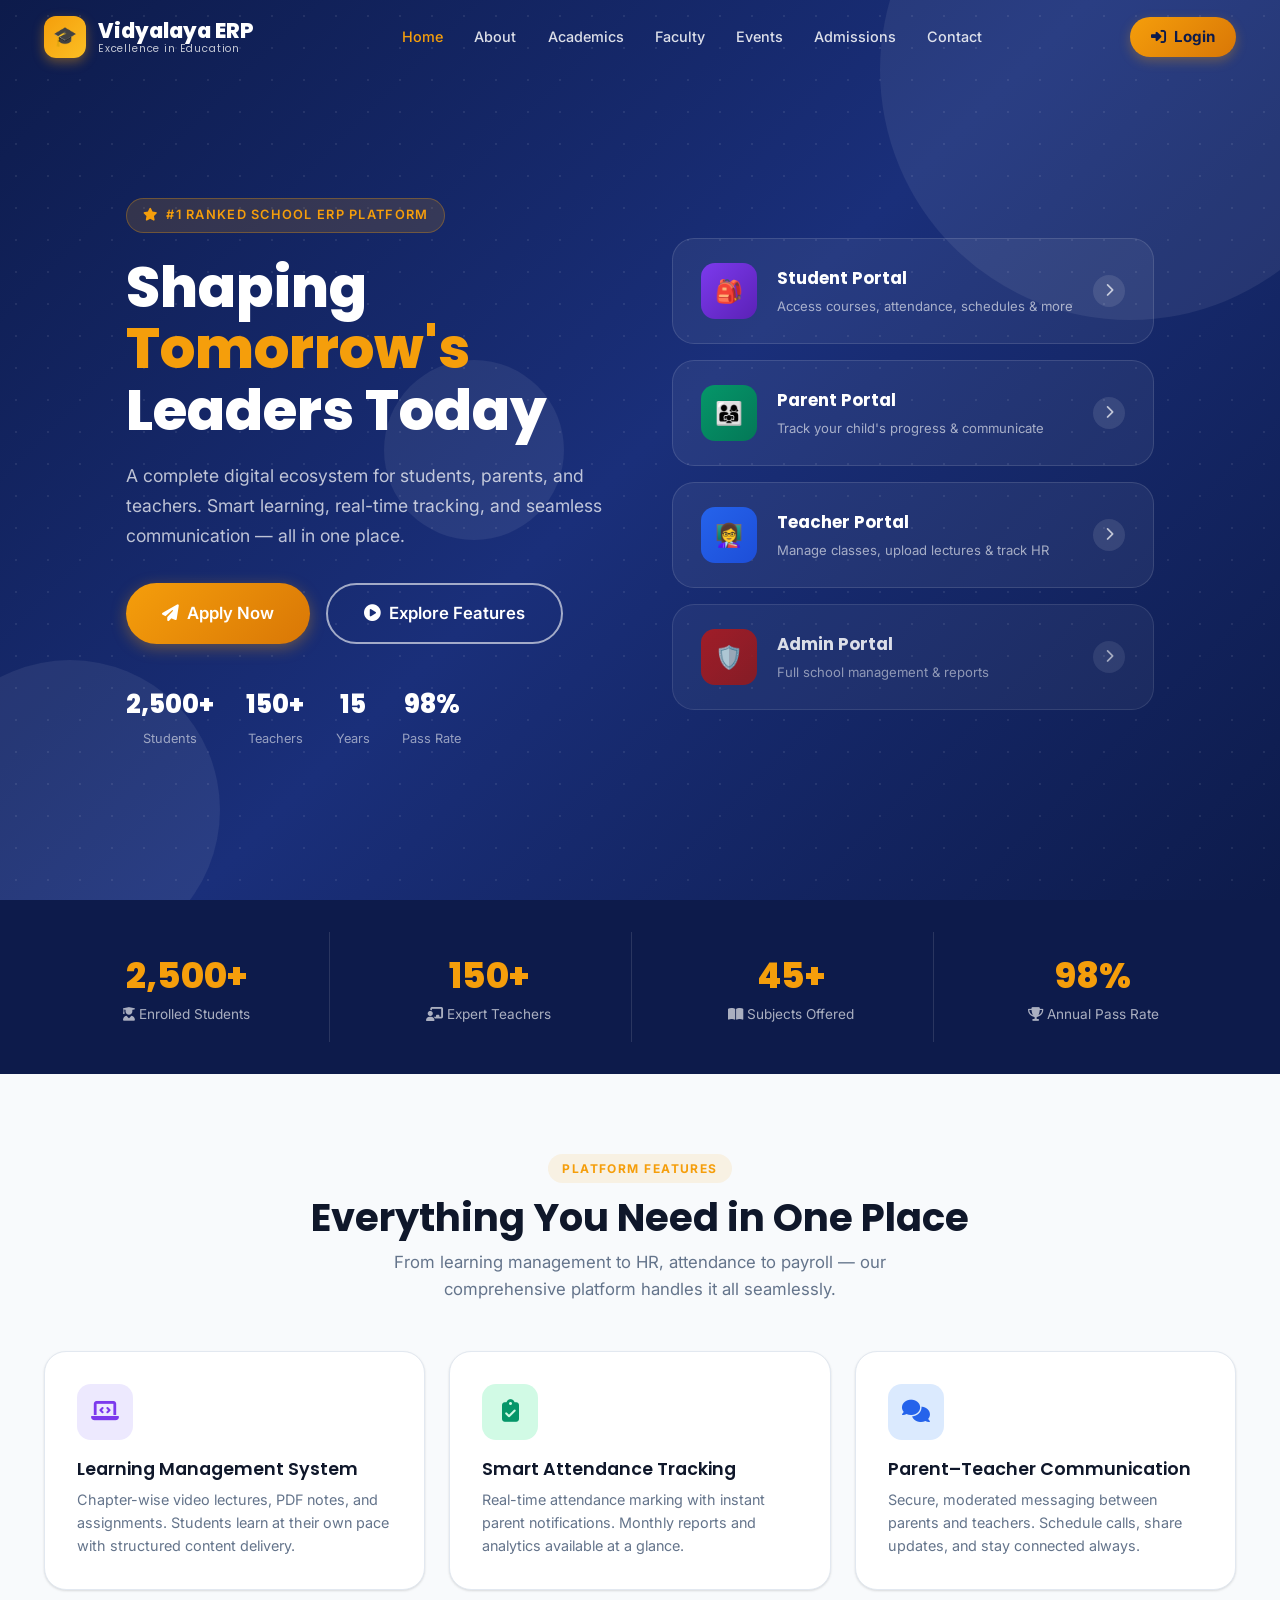
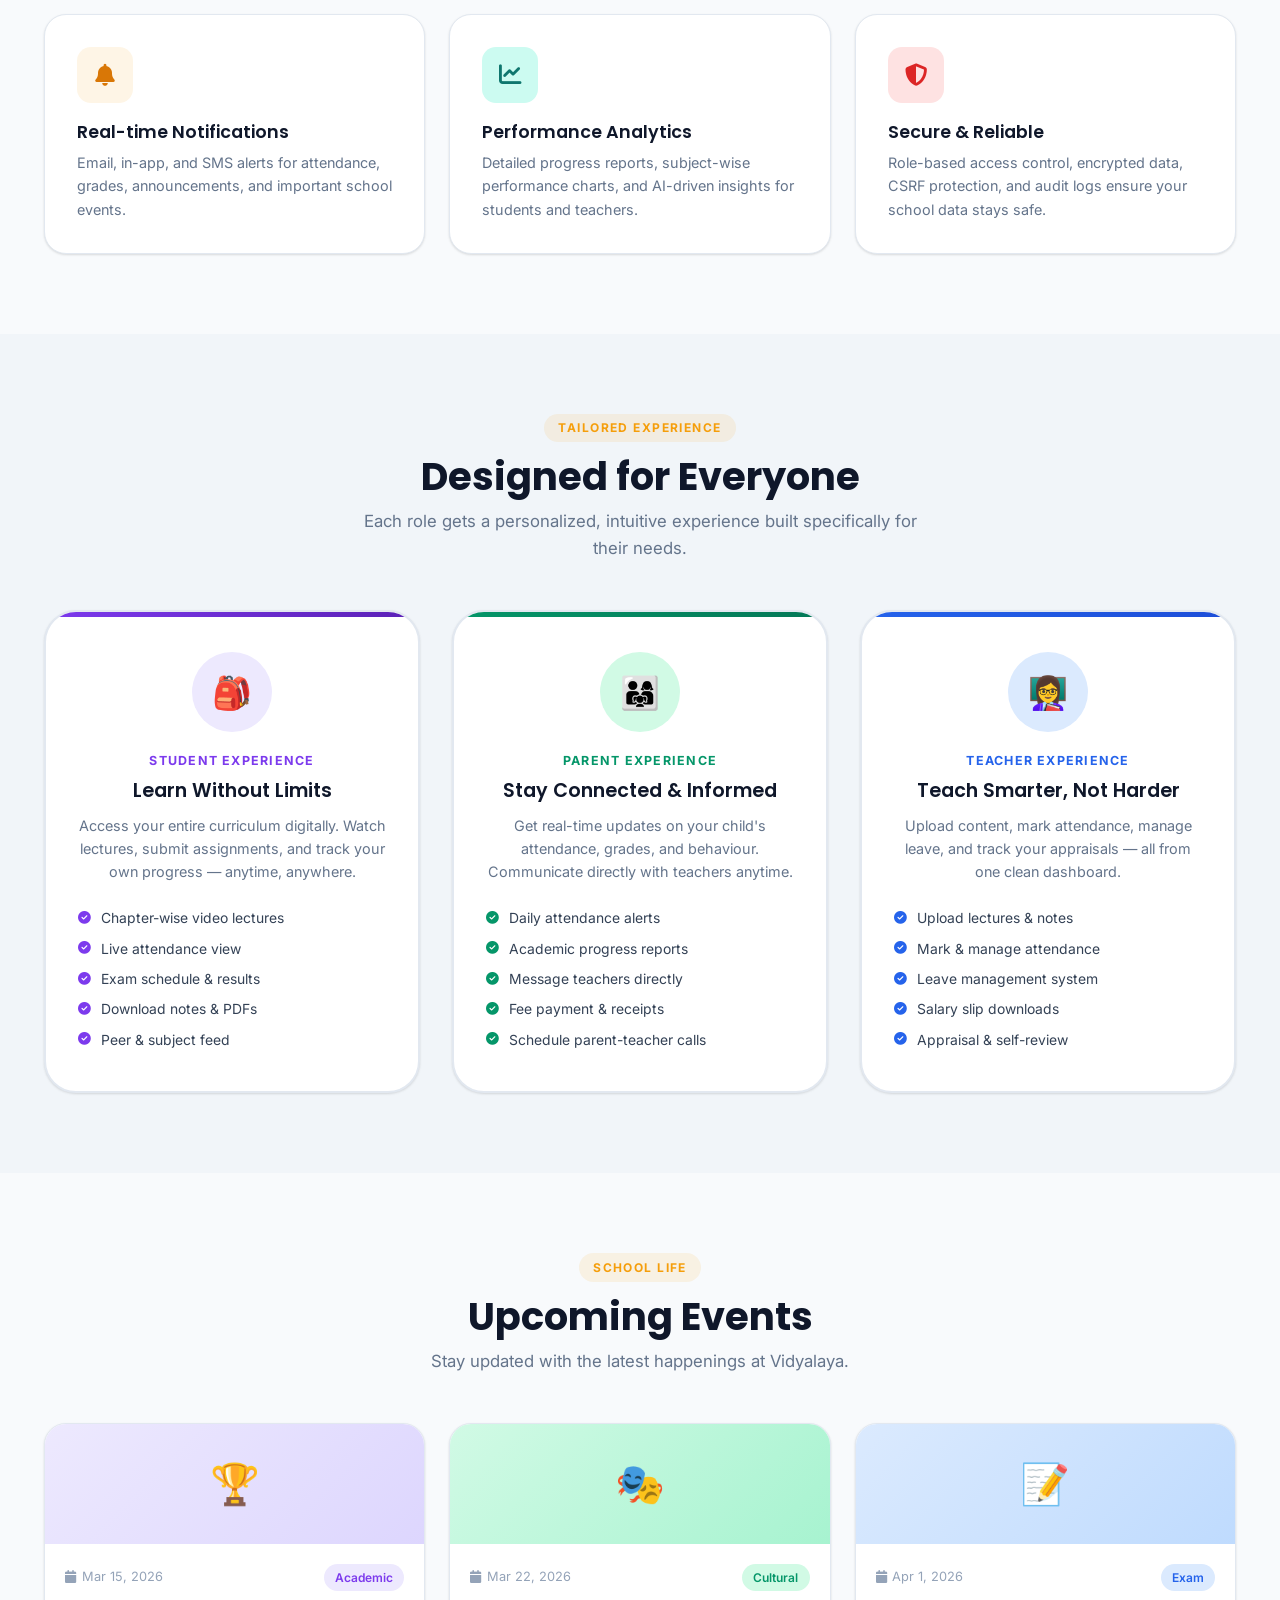
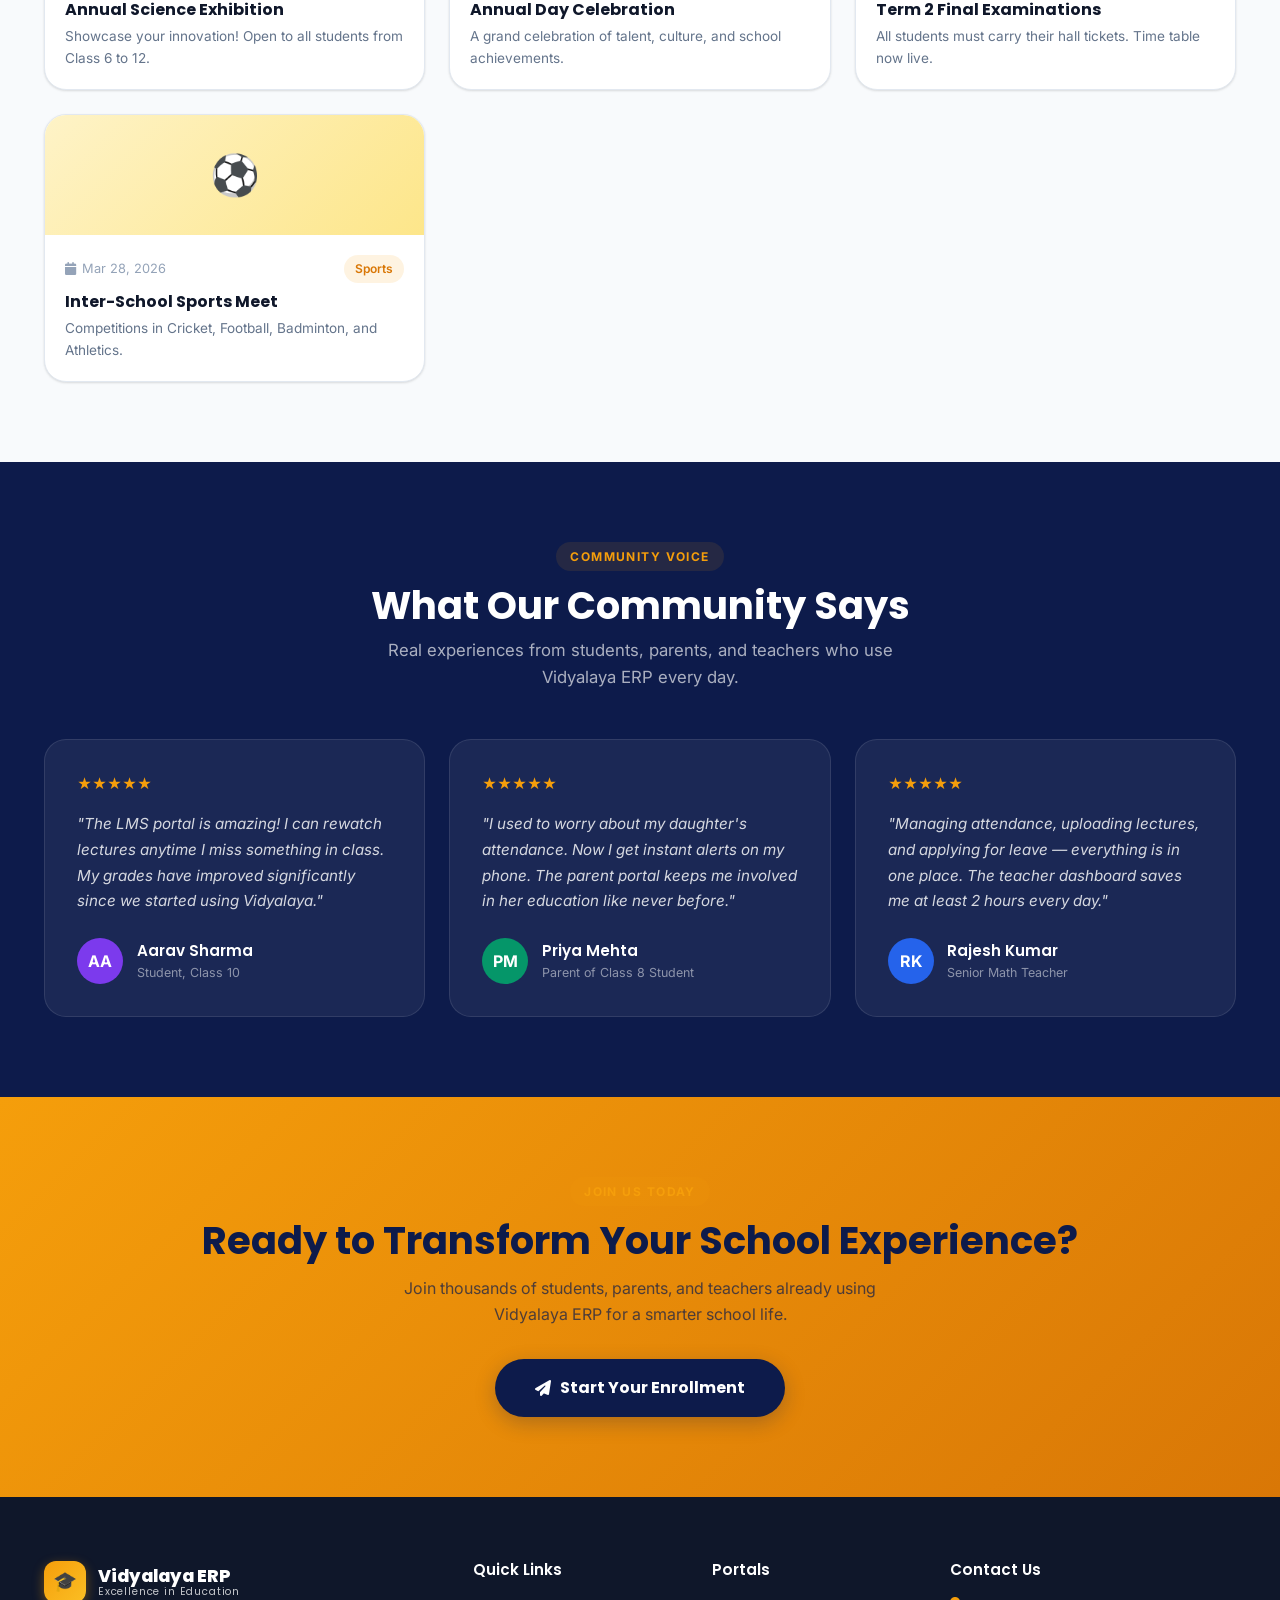
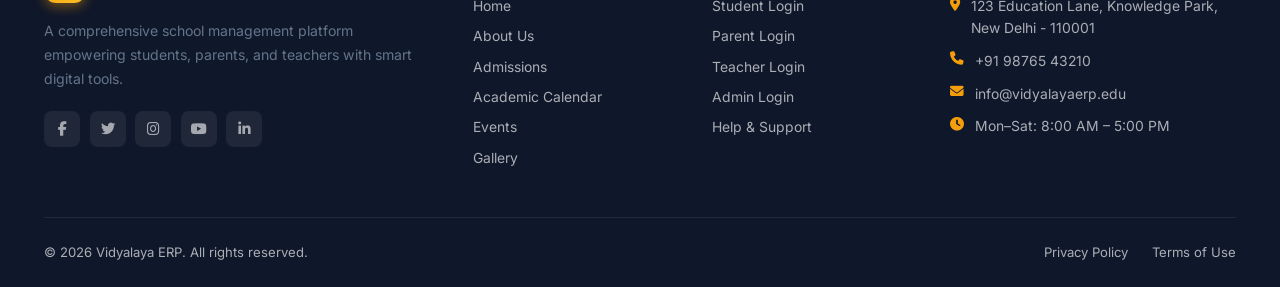
==== index.html @ 40f1a5cd "initial commit" ====
<!DOCTYPE html>
<html lang="en">
<head>
  <meta charset="UTF-8" />
  <meta name="viewport" content="width=device-width, initial-scale=1.0" />
  <title>Vidyalaya ERP — Shaping Tomorrow's Leaders</title>
  <link rel="preconnect" href="https://fonts.googleapis.com" />
  <link rel="preconnect" href="https://fonts.gstatic.com" crossorigin />
  <link href="https://fonts.googleapis.com/css2?family=Poppins:wght@300;400;500;600;700;800;900&family=Inter:wght@300;400;500;600&display=swap" rel="stylesheet" />
  <link rel="stylesheet" href="https://cdnjs.cloudflare.com/ajax/libs/font-awesome/6.5.0/css/all.min.css" />
  <link rel="stylesheet" href="css/style.css" />
</head>
<body>

<!-- ==================== NAVBAR ==================== -->
<nav class="navbar" id="navbar">
  <div class="container">
    <div class="navbar-inner">
      <a href="index.html" class="navbar-logo">
        <div class="logo-icon">🎓</div>
        <div class="logo-text">
          Vidyalaya ERP
          <span>Excellence in Education</span>
        </div>
      </a>

      <ul class="nav-links" id="navLinks">
        <li><a href="index.html" class="active">Home</a></li>
        <li><a href="about.html">About</a></li>
        <li><a href="#">Academics</a></li>
        <li><a href="#">Faculty</a></li>
        <li><a href="#">Events</a></li>
        <li><a href="admissions.html">Admissions</a></li>
        <li><a href="#">Contact</a></li>
      </ul>

      <div class="nav-actions">
        <a href="login.html" class="btn btn-primary nav-login">
          <i class="fas fa-sign-in-alt"></i> Login
        </a>
        <div class="hamburger" id="hamburger" onclick="toggleMenu()">
          <span></span><span></span><span></span>
        </div>
      </div>
    </div>
  </div>
</nav>

<!-- ==================== HERO ==================== -->
<section class="hero">
  <div class="hero-bg-shapes">
    <div class="hero-shape s1"></div>
    <div class="hero-shape s2"></div>
    <div class="hero-shape s3"></div>
    <div class="hero-dots"></div>
  </div>
  <div class="container">
    <div class="hero-inner">
      <!-- Left: Content -->
      <div class="hero-content">
        <div class="hero-badge animate-fadeup" style="animation-delay:.1s">
          <i class="fas fa-star"></i> #1 Ranked School ERP Platform
        </div>
        <h1 class="hero-title animate-fadeup" style="animation-delay:.2s">
          Shaping
          <span>Tomorrow's</span>
          Leaders Today
        </h1>
        <p class="hero-desc animate-fadeup" style="animation-delay:.3s">
          A complete digital ecosystem for students, parents, and teachers.
          Smart learning, real-time tracking, and seamless communication —
          all in one place.
        </p>
        <div class="hero-actions animate-fadeup" style="animation-delay:.4s">
          <a href="admissions.html" class="btn btn-primary btn-lg">
            <i class="fas fa-paper-plane"></i> Apply Now
          </a>
          <a href="#features" class="btn btn-outline btn-lg">
            <i class="fas fa-play-circle"></i> Explore Features
          </a>
        </div>
        <div class="hero-stats animate-fadeup" style="animation-delay:.5s">
          <div class="hstat-item">
            <span class="hstat-num" data-count="2500">0</span>
            <span class="hstat-label">Students</span>
          </div>
          <div class="hstat-item">
            <span class="hstat-num" data-count="150">0</span>
            <span class="hstat-label">Teachers</span>
          </div>
          <div class="hstat-item">
            <span class="hstat-num" data-count="15">0</span>
            <span class="hstat-label">Years</span>
          </div>
          <div class="hstat-item">
            <span class="hstat-num">98%</span>
            <span class="hstat-label">Pass Rate</span>
          </div>
        </div>
      </div>

      <!-- Right: Portal Cards -->
      <div class="hero-portals animate-fadeup" style="animation-delay:.35s">
        <a href="student/dashboard.html" class="portal-card">
          <div class="portal-icon student">🎒</div>
          <div class="portal-card-info">
            <div class="portal-card-title">Student Portal</div>
            <div class="portal-card-desc">Access courses, attendance, schedules & more</div>
          </div>
          <div class="portal-card-arrow"><i class="fas fa-chevron-right"></i></div>
        </a>
        <a href="parent/dashboard.html" class="portal-card">
          <div class="portal-icon parent">👨‍👩‍👧</div>
          <div class="portal-card-info">
            <div class="portal-card-title">Parent Portal</div>
            <div class="portal-card-desc">Track your child's progress & communicate</div>
          </div>
          <div class="portal-card-arrow"><i class="fas fa-chevron-right"></i></div>
        </a>
        <a href="teacher/dashboard.html" class="portal-card">
          <div class="portal-icon teacher">👩‍🏫</div>
          <div class="portal-card-info">
            <div class="portal-card-title">Teacher Portal</div>
            <div class="portal-card-desc">Manage classes, upload lectures & track HR</div>
          </div>
          <div class="portal-card-arrow"><i class="fas fa-chevron-right"></i></div>
        </a>
        <a href="admin/dashboard.html" class="portal-card" style="opacity:.85">
          <div class="portal-icon" style="background:linear-gradient(135deg,#b91c1c,#991b1b)">🛡️</div>
          <div class="portal-card-info">
            <div class="portal-card-title">Admin Portal</div>
            <div class="portal-card-desc">Full school management & reports</div>
          </div>
          <div class="portal-card-arrow"><i class="fas fa-chevron-right"></i></div>
        </a>
      </div>
    </div>
  </div>
</section>

<!-- ==================== STATS BAR ==================== -->
<div class="stats-bar">
  <div class="container">
    <div class="stats-grid">
      <div class="stat-item reveal">
        <span class="stat-num">2,500+</span>
        <div class="stat-label"><i class="fas fa-user-graduate"></i> Enrolled Students</div>
      </div>
      <div class="stat-item reveal">
        <span class="stat-num">150+</span>
        <div class="stat-label"><i class="fas fa-chalkboard-teacher"></i> Expert Teachers</div>
      </div>
      <div class="stat-item reveal">
        <span class="stat-num">45+</span>
        <div class="stat-label"><i class="fas fa-book-open"></i> Subjects Offered</div>
      </div>
      <div class="stat-item reveal">
        <span class="stat-num">98%</span>
        <div class="stat-label"><i class="fas fa-trophy"></i> Annual Pass Rate</div>
      </div>
    </div>
  </div>
</div>

<!-- ==================== FEATURES ==================== -->
<section class="section" id="features">
  <div class="container">
    <div class="section-center">
      <div class="section-label reveal">Platform Features</div>
      <h2 class="section-title reveal">Everything You Need in One Place</h2>
      <p class="section-sub reveal">From learning management to HR, attendance to payroll — our comprehensive platform handles it all seamlessly.</p>
    </div>
    <div class="features-grid">
      <div class="feature-card reveal">
        <div class="feature-icon fi-purple"><i class="fas fa-laptop-code"></i></div>
        <h3>Learning Management System</h3>
        <p>Chapter-wise video lectures, PDF notes, and assignments. Students learn at their own pace with structured content delivery.</p>
      </div>
      <div class="feature-card reveal">
        <div class="feature-icon fi-green"><i class="fas fa-clipboard-check"></i></div>
        <h3>Smart Attendance Tracking</h3>
        <p>Real-time attendance marking with instant parent notifications. Monthly reports and analytics available at a glance.</p>
      </div>
      <div class="feature-card reveal">
        <div class="feature-icon fi-blue"><i class="fas fa-comments"></i></div>
        <h3>Parent–Teacher Communication</h3>
        <p>Secure, moderated messaging between parents and teachers. Schedule calls, share updates, and stay connected always.</p>
      </div>
      <div class="feature-card reveal">
        <div class="feature-icon fi-amber"><i class="fas fa-bell"></i></div>
        <h3>Real-time Notifications</h3>
        <p>Email, in-app, and SMS alerts for attendance, grades, announcements, and important school events.</p>
      </div>
      <div class="feature-card reveal">
        <div class="feature-icon fi-teal"><i class="fas fa-chart-line"></i></div>
        <h3>Performance Analytics</h3>
        <p>Detailed progress reports, subject-wise performance charts, and AI-driven insights for students and teachers.</p>
      </div>
      <div class="feature-card reveal">
        <div class="feature-icon fi-red"><i class="fas fa-shield-alt"></i></div>
        <h3>Secure & Reliable</h3>
        <p>Role-based access control, encrypted data, CSRF protection, and audit logs ensure your school data stays safe.</p>
      </div>
    </div>
  </div>
</section>

<!-- ==================== EXPERIENCE ==================== -->
<section class="section experience-section">
  <div class="container">
    <div class="section-center">
      <div class="section-label reveal">Tailored Experience</div>
      <h2 class="section-title reveal">Designed for Everyone</h2>
      <p class="section-sub reveal">Each role gets a personalized, intuitive experience built specifically for their needs.</p>
    </div>
    <div class="experience-grid">
      <!-- Student -->
      <div class="exp-card ec-student reveal">
        <div class="exp-avatar av-student">🎒</div>
        <div class="exp-role">Student Experience</div>
        <h3>Learn Without Limits</h3>
        <p>Access your entire curriculum digitally. Watch lectures, submit assignments, and track your own progress — anytime, anywhere.</p>
        <div class="exp-features">
          <div class="exp-feat-item"><i class="fas fa-check-circle"></i> Chapter-wise video lectures</div>
          <div class="exp-feat-item"><i class="fas fa-check-circle"></i> Live attendance view</div>
          <div class="exp-feat-item"><i class="fas fa-check-circle"></i> Exam schedule & results</div>
          <div class="exp-feat-item"><i class="fas fa-check-circle"></i> Download notes & PDFs</div>
          <div class="exp-feat-item"><i class="fas fa-check-circle"></i> Peer & subject feed</div>
        </div>
      </div>

      <!-- Parent -->
      <div class="exp-card ec-parent reveal">
        <div class="exp-avatar av-parent">👨‍👩‍👧</div>
        <div class="exp-role">Parent Experience</div>
        <h3>Stay Connected & Informed</h3>
        <p>Get real-time updates on your child's attendance, grades, and behaviour. Communicate directly with teachers anytime.</p>
        <div class="exp-features">
          <div class="exp-feat-item"><i class="fas fa-check-circle"></i> Daily attendance alerts</div>
          <div class="exp-feat-item"><i class="fas fa-check-circle"></i> Academic progress reports</div>
          <div class="exp-feat-item"><i class="fas fa-check-circle"></i> Message teachers directly</div>
          <div class="exp-feat-item"><i class="fas fa-check-circle"></i> Fee payment & receipts</div>
          <div class="exp-feat-item"><i class="fas fa-check-circle"></i> Schedule parent-teacher calls</div>
        </div>
      </div>

      <!-- Teacher -->
      <div class="exp-card ec-teacher reveal">
        <div class="exp-avatar av-teacher">👩‍🏫</div>
        <div class="exp-role">Teacher Experience</div>
        <h3>Teach Smarter, Not Harder</h3>
        <p>Upload content, mark attendance, manage leave, and track your appraisals — all from one clean dashboard.</p>
        <div class="exp-features">
          <div class="exp-feat-item"><i class="fas fa-check-circle"></i> Upload lectures & notes</div>
          <div class="exp-feat-item"><i class="fas fa-check-circle"></i> Mark & manage attendance</div>
          <div class="exp-feat-item"><i class="fas fa-check-circle"></i> Leave management system</div>
          <div class="exp-feat-item"><i class="fas fa-check-circle"></i> Salary slip downloads</div>
          <div class="exp-feat-item"><i class="fas fa-check-circle"></i> Appraisal & self-review</div>
        </div>
      </div>
    </div>
  </div>
</section>

<!-- ==================== EVENTS ==================== -->
<section class="section">
  <div class="container">
    <div class="section-center">
      <div class="section-label reveal">School Life</div>
      <h2 class="section-title reveal">Upcoming Events</h2>
      <p class="section-sub reveal">Stay updated with the latest happenings at Vidyalaya.</p>
    </div>
    <div class="events-grid">
      <div class="event-card reveal">
        <div class="event-banner eb-purple">🏆</div>
        <div class="event-body">
          <div class="event-meta">
            <span class="event-date"><i class="fas fa-calendar"></i> Mar 15, 2026</span>
            <span class="badge badge-student">Academic</span>
          </div>
          <h4>Annual Science Exhibition</h4>
          <p>Showcase your innovation! Open to all students from Class 6 to 12.</p>
        </div>
      </div>
      <div class="event-card reveal">
        <div class="event-banner eb-green">🎭</div>
        <div class="event-body">
          <div class="event-meta">
            <span class="event-date"><i class="fas fa-calendar"></i> Mar 22, 2026</span>
            <span class="badge badge-parent">Cultural</span>
          </div>
          <h4>Annual Day Celebration</h4>
          <p>A grand celebration of talent, culture, and school achievements.</p>
        </div>
      </div>
      <div class="event-card reveal">
        <div class="event-banner eb-blue">📝</div>
        <div class="event-body">
          <div class="event-meta">
            <span class="event-date"><i class="fas fa-calendar"></i> Apr 1, 2026</span>
            <span class="badge badge-teacher">Exam</span>
          </div>
          <h4>Term 2 Final Examinations</h4>
          <p>All students must carry their hall tickets. Time table now live.</p>
        </div>
      </div>
      <div class="event-card reveal">
        <div class="event-banner eb-amber">⚽</div>
        <div class="event-body">
          <div class="event-meta">
            <span class="event-date"><i class="fas fa-calendar"></i> Mar 28, 2026</span>
            <span class="badge badge-accent">Sports</span>
          </div>
          <h4>Inter-School Sports Meet</h4>
          <p>Competitions in Cricket, Football, Badminton, and Athletics.</p>
        </div>
      </div>
    </div>
  </div>
</section>

<!-- ==================== TESTIMONIALS ==================== -->
<section class="section testimonials-section">
  <div class="container">
    <div class="section-center">
      <div class="section-label">Community Voice</div>
      <h2 class="section-title">What Our Community Says</h2>
      <p class="section-sub">Real experiences from students, parents, and teachers who use Vidyalaya ERP every day.</p>
    </div>
    <div class="testimonials-grid">
      <div class="testi-card reveal">
        <div class="testi-stars">★★★★★</div>
        <p class="testi-text">"The LMS portal is amazing! I can rewatch lectures anytime I miss something in class. My grades have improved significantly since we started using Vidyalaya."</p>
        <div class="testi-author">
          <div class="testi-avatar ta-student">AA</div>
          <div>
            <div class="testi-name">Aarav Sharma</div>
            <div class="testi-role">Student, Class 10</div>
          </div>
        </div>
      </div>
      <div class="testi-card reveal">
        <div class="testi-stars">★★★★★</div>
        <p class="testi-text">"I used to worry about my daughter's attendance. Now I get instant alerts on my phone. The parent portal keeps me involved in her education like never before."</p>
        <div class="testi-author">
          <div class="testi-avatar ta-parent">PM</div>
          <div>
            <div class="testi-name">Priya Mehta</div>
            <div class="testi-role">Parent of Class 8 Student</div>
          </div>
        </div>
      </div>
      <div class="testi-card reveal">
        <div class="testi-stars">★★★★★</div>
        <p class="testi-text">"Managing attendance, uploading lectures, and applying for leave — everything is in one place. The teacher dashboard saves me at least 2 hours every day."</p>
        <div class="testi-author">
          <div class="testi-avatar ta-teacher">RK</div>
          <div>
            <div class="testi-name">Rajesh Kumar</div>
            <div class="testi-role">Senior Math Teacher</div>
          </div>
        </div>
      </div>
    </div>
  </div>
</section>

<!-- ==================== CTA ==================== -->
<section class="cta-section">
  <div class="container">
    <div class="section-label">Join Us Today</div>
    <h2>Ready to Transform Your School Experience?</h2>
    <p>Join thousands of students, parents, and teachers already using Vidyalaya ERP for a smarter school life.</p>
    <a href="admissions.html" class="btn-cta">
      <i class="fas fa-paper-plane"></i> Start Your Enrollment
    </a>
  </div>
</section>

<!-- ==================== FOOTER ==================== -->
<footer class="footer">
  <div class="container">
    <div class="footer-grid">
      <div class="footer-brand">
        <div class="navbar-logo">
          <div class="logo-icon">🎓</div>
          <div class="logo-text">Vidyalaya ERP<span>Excellence in Education</span></div>
        </div>
        <p>A comprehensive school management platform empowering students, parents, and teachers with smart digital tools.</p>
        <div class="footer-socials">
          <div class="social-btn"><i class="fab fa-facebook-f"></i></div>
          <div class="social-btn"><i class="fab fa-twitter"></i></div>
          <div class="social-btn"><i class="fab fa-instagram"></i></div>
          <div class="social-btn"><i class="fab fa-youtube"></i></div>
          <div class="social-btn"><i class="fab fa-linkedin-in"></i></div>
        </div>
      </div>
      <div class="footer-col">
        <h5>Quick Links</h5>
        <div class="footer-links">
          <a href="index.html">Home</a>
          <a href="about.html">About Us</a>
          <a href="admissions.html">Admissions</a>
          <a href="#">Academic Calendar</a>
          <a href="#">Events</a>
          <a href="#">Gallery</a>
        </div>
      </div>
      <div class="footer-col">
        <h5>Portals</h5>
        <div class="footer-links">
          <a href="login.html">Student Login</a>
          <a href="login.html">Parent Login</a>
          <a href="login.html">Teacher Login</a>
          <a href="login.html">Admin Login</a>
          <a href="#">Help & Support</a>
        </div>
      </div>
      <div class="footer-col">
        <h5>Contact Us</h5>
        <div class="footer-contact-item">
          <i class="fas fa-map-marker-alt"></i>
          <span>123 Education Lane, Knowledge Park, New Delhi - 110001</span>
        </div>
        <div class="footer-contact-item">
          <i class="fas fa-phone"></i>
          <span>+91 98765 43210</span>
        </div>
        <div class="footer-contact-item">
          <i class="fas fa-envelope"></i>
          <span>info@vidyalayaerp.edu</span>
        </div>
        <div class="footer-contact-item">
          <i class="fas fa-clock"></i>
          <span>Mon–Sat: 8:00 AM – 5:00 PM</span>
        </div>
      </div>
    </div>
    <div class="footer-bottom">
      <span>© 2026 Vidyalaya ERP. All rights reserved.</span>
      <span style="display:flex;gap:1.5rem;">
        <a href="#" style="transition:color .2s" onmouseover="this.style.color='#F59E0B'" onmouseout="this.style.color=''">Privacy Policy</a>
        <a href="#" style="transition:color .2s" onmouseover="this.style.color='#F59E0B'" onmouseout="this.style.color=''">Terms of Use</a>
      </span>
    </div>
  </div>
</footer>

<script src="js/main.js"></script>
</body>
</html>
---- css/style.css ----
/* =========================================
   VIDYALAYA ERP — GLOBAL STYLESHEET
   ========================================= */

/* ---------- 1. Variables ---------- */
:root {
  --primary:        #0D1B4B;
  --primary-light:  #1a2f7a;
  --accent:         #F59E0B;
  --accent-dark:    #D97706;

  --student:        #7C3AED;
  --student-light:  #EDE9FE;
  --student-dark:   #5B21B6;

  --parent:         #059669;
  --parent-light:   #D1FAE5;
  --parent-dark:    #047857;

  --teacher:        #2563EB;
  --teacher-light:  #DBEAFE;
  --teacher-dark:   #1D4ED8;

  --admin:          #DC2626;
  --admin-light:    #FEE2E2;

  --gray-50:  #F8FAFC;
  --gray-100: #F1F5F9;
  --gray-200: #E2E8F0;
  --gray-400: #94A3B8;
  --gray-500: #64748B;
  --gray-700: #334155;
  --gray-900: #0F172A;

  --white: #FFFFFF;
  --shadow-sm: 0 1px 3px rgba(0,0,0,.08), 0 1px 2px rgba(0,0,0,.06);
  --shadow:    0 4px 12px rgba(0,0,0,.10);
  --shadow-lg: 0 10px 30px rgba(0,0,0,.12);
  --shadow-xl: 0 20px 50px rgba(0,0,0,.16);

  --radius-sm: 8px;
  --radius:    14px;
  --radius-lg: 22px;
  --radius-xl: 32px;

  --transition: all .25s ease;
  --font-heading: 'Poppins', sans-serif;
  --font-body:    'Inter', sans-serif;
}

/* ---------- 2. Reset & Base ---------- */
*, *::before, *::after { box-sizing: border-box; margin: 0; padding: 0; }
html { scroll-behavior: smooth; font-size: 16px; }
body {
  font-family: var(--font-body);
  background: var(--gray-50);
  color: var(--gray-700);
  line-height: 1.6;
  overflow-x: hidden;
}
a { text-decoration: none; color: inherit; }
img { max-width: 100%; display: block; }
ul { list-style: none; }
button { cursor: pointer; border: none; outline: none; font-family: var(--font-body); }

/* ---------- 3. Typography ---------- */
h1, h2, h3, h4, h5, h6 { font-family: var(--font-heading); color: var(--gray-900); line-height: 1.2; }
h1 { font-size: clamp(2rem, 5vw, 3.5rem); font-weight: 800; }
h2 { font-size: clamp(1.6rem, 3.5vw, 2.4rem); font-weight: 700; }
h3 { font-size: clamp(1.2rem, 2.5vw, 1.6rem); font-weight: 600; }
p  { color: var(--gray-500); }

.section-label {
  display: inline-block;
  font-size: .75rem;
  font-weight: 700;
  letter-spacing: .12em;
  text-transform: uppercase;
  color: var(--accent);
  background: rgba(245,158,11,.1);
  padding: .3rem .9rem;
  border-radius: 50px;
  margin-bottom: .75rem;
}
.section-title { margin-bottom: .5rem; }
.section-sub   { max-width: 560px; margin: 0 auto 3rem; text-align: center; font-size: 1.05rem; }

/* ---------- 4. Common Components ---------- */

/* Buttons */
.btn {
  display: inline-flex;
  align-items: center;
  gap: .5rem;
  padding: .75rem 1.75rem;
  border-radius: 50px;
  font-weight: 600;
  font-size: .95rem;
  transition: var(--transition);
  cursor: pointer;
}
.btn-primary {
  background: linear-gradient(135deg, var(--accent), var(--accent-dark));
  color: var(--white);
  box-shadow: 0 4px 15px rgba(245,158,11,.35);
}
.btn-primary:hover { transform: translateY(-2px); box-shadow: 0 8px 25px rgba(245,158,11,.45); }

.btn-outline {
  background: transparent;
  color: var(--white);
  border: 2px solid rgba(255,255,255,.6);
}
.btn-outline:hover { background: rgba(255,255,255,.12); border-color: #fff; }

.btn-dark {
  background: var(--primary);
  color: var(--white);
  box-shadow: 0 4px 15px rgba(13,27,75,.3);
}
.btn-dark:hover { background: var(--primary-light); transform: translateY(-2px); }

.btn-lg { padding: .95rem 2.25rem; font-size: 1.05rem; }

/* Badges */
.badge {
  display: inline-flex;
  align-items: center;
  gap: .3rem;
  padding: .25rem .7rem;
  border-radius: 50px;
  font-size: .75rem;
  font-weight: 600;
}
.badge-student  { background: var(--student-light);  color: var(--student);  }
.badge-parent   { background: var(--parent-light);   color: var(--parent);   }
.badge-teacher  { background: var(--teacher-light);  color: var(--teacher);  }
.badge-accent   { background: rgba(245,158,11,.12);  color: var(--accent-dark); }
.badge-success  { background: #D1FAE5; color: #065F46; }
.badge-warning  { background: #FEF3C7; color: #92400E; }
.badge-error    { background: #FEE2E2; color: #991B1B; }

/* Container */
.container { max-width: 1240px; margin: 0 auto; padding: 0 1.5rem; }

/* Section */
.section { padding: 5rem 0; }
.section-center { text-align: center; }

/* ---------- 5. Navbar ---------- */
.navbar {
  position: fixed;
  top: 0; left: 0; right: 0;
  z-index: 1000;
  padding: 1rem 0;
  transition: var(--transition);
}
.navbar.scrolled {
  background: rgba(13, 27, 75, .97);
  backdrop-filter: blur(12px);
  box-shadow: 0 4px 20px rgba(0,0,0,.2);
  padding: .7rem 0;
}
.navbar-inner {
  display: flex;
  align-items: center;
  justify-content: space-between;
  gap: 1rem;
}
.navbar-logo {
  display: flex;
  align-items: center;
  gap: .75rem;
  color: var(--white);
  font-family: var(--font-heading);
  font-weight: 800;
  font-size: 1.3rem;
}
.logo-icon {
  width: 42px; height: 42px;
  background: linear-gradient(135deg, var(--accent), #FBBF24);
  border-radius: 12px;
  display: grid;
  place-items: center;
  font-size: 1.2rem;
  color: var(--primary);
  box-shadow: 0 4px 12px rgba(245,158,11,.4);
  flex-shrink: 0;
}
.logo-text { line-height: 1.1; }
.logo-text span { display: block; font-size: .65rem; font-weight: 400; opacity: .75; letter-spacing: .08em; }

.nav-links {
  display: flex;
  align-items: center;
  gap: .25rem;
}
.nav-links a {
  color: rgba(255,255,255,.85);
  font-size: .9rem;
  font-weight: 500;
  padding: .45rem .85rem;
  border-radius: 8px;
  transition: var(--transition);
}
.nav-links a:hover { color: #fff; background: rgba(255,255,255,.1); }
.nav-links a.active { color: var(--accent); }

.nav-actions { display: flex; align-items: center; gap: .75rem; }
.nav-login {
  background: linear-gradient(135deg, var(--accent), var(--accent-dark));
  color: var(--primary) !important;
  font-weight: 700 !important;
  padding: .5rem 1.3rem !important;
  border-radius: 50px !important;
  box-shadow: 0 4px 12px rgba(245,158,11,.3);
}
.nav-login:hover { transform: translateY(-1px); box-shadow: 0 6px 18px rgba(245,158,11,.45) !important; background: var(--accent) !important; }

.hamburger {
  display: none;
  flex-direction: column;
  gap: 5px;
  cursor: pointer;
  padding: .5rem;
}
.hamburger span {
  display: block;
  width: 24px; height: 2px;
  background: #fff;
  border-radius: 2px;
  transition: var(--transition);
}

/* ---------- 6. Hero ---------- */
.hero {
  min-height: 100vh;
  background: linear-gradient(135deg, #0D1B4B 0%, #1a2f7a 50%, #0D1B4B 100%);
  position: relative;
  overflow: hidden;
  display: flex;
  align-items: center;
  padding: 6rem 0 3rem;
}
.hero-bg-shapes {
  position: absolute;
  inset: 0;
  pointer-events: none;
}
.hero-shape {
  position: absolute;
  border-radius: 50%;
  opacity: .07;
  background: var(--white);
}
.hero-shape.s1 { width: 500px; height: 500px; top: -180px; right: -100px; }
.hero-shape.s2 { width: 300px; height: 300px; bottom: -60px; left: -80px; }
.hero-shape.s3 { width: 180px; height: 180px; top: 40%; left: 30%; }
.hero-dots {
  position: absolute;
  inset: 0;
  background-image: radial-gradient(rgba(255,255,255,.08) 1px, transparent 1px);
  background-size: 32px 32px;
}

.hero-inner {
  display: grid;
  grid-template-columns: 1fr 1fr;
  gap: 4rem;
  align-items: center;
  position: relative;
  z-index: 2;
}
.hero-content {}
.hero-badge {
  display: inline-flex;
  align-items: center;
  gap: .5rem;
  background: rgba(245,158,11,.15);
  border: 1px solid rgba(245,158,11,.3);
  color: var(--accent);
  font-size: .8rem;
  font-weight: 600;
  letter-spacing: .1em;
  text-transform: uppercase;
  padding: .4rem 1rem;
  border-radius: 50px;
  margin-bottom: 1.5rem;
}
.hero-title {
  color: var(--white);
  margin-bottom: 1.2rem;
  line-height: 1.1;
}
.hero-title span { color: var(--accent); display: block; }
.hero-desc {
  color: rgba(255,255,255,.72);
  font-size: 1.1rem;
  max-width: 480px;
  margin-bottom: 2rem;
  line-height: 1.7;
}
.hero-actions { display: flex; gap: 1rem; flex-wrap: wrap; margin-bottom: 2.5rem; }
.hero-stats {
  display: flex;
  gap: 2rem;
  flex-wrap: wrap;
}
.hstat-item { text-align: center; }
.hstat-num {
  display: block;
  font-family: var(--font-heading);
  font-size: 1.6rem;
  font-weight: 800;
  color: var(--white);
}
.hstat-label { font-size: .8rem; color: rgba(255,255,255,.55); }

/* Portal Cards (right side of hero) */
.hero-portals {
  display: flex;
  flex-direction: column;
  gap: 1rem;
}
.portal-card {
  background: rgba(255,255,255,.06);
  border: 1px solid rgba(255,255,255,.12);
  backdrop-filter: blur(10px);
  border-radius: var(--radius-lg);
  padding: 1.5rem 1.75rem;
  display: flex;
  align-items: center;
  gap: 1.25rem;
  transition: var(--transition);
  cursor: pointer;
  text-decoration: none;
}
.portal-card:hover {
  transform: translateX(6px);
  background: rgba(255,255,255,.1);
  border-color: rgba(255,255,255,.25);
  box-shadow: 0 8px 30px rgba(0,0,0,.2);
}
.portal-icon {
  width: 56px; height: 56px;
  border-radius: var(--radius);
  display: grid;
  place-items: center;
  font-size: 1.4rem;
  flex-shrink: 0;
}
.portal-icon.student { background: linear-gradient(135deg, var(--student), var(--student-dark)); }
.portal-icon.parent  { background: linear-gradient(135deg, var(--parent),  var(--parent-dark));  }
.portal-icon.teacher { background: linear-gradient(135deg, var(--teacher), var(--teacher-dark)); }
.portal-card-info { flex: 1; }
.portal-card-title {
  font-family: var(--font-heading);
  font-weight: 700;
  font-size: 1.05rem;
  color: var(--white);
  margin-bottom: .2rem;
}
.portal-card-desc { font-size: .82rem; color: rgba(255,255,255,.6); }
.portal-card-arrow {
  width: 32px; height: 32px;
  border-radius: 50%;
  background: rgba(255,255,255,.1);
  display: grid;
  place-items: center;
  color: rgba(255,255,255,.7);
  font-size: .85rem;
  transition: var(--transition);
}
.portal-card:hover .portal-card-arrow { background: var(--accent); color: var(--primary); transform: translateX(2px); }

/* ---------- 7. Stats Bar ---------- */
.stats-bar {
  background: var(--primary);
  padding: 2rem 0;
}
.stats-grid {
  display: grid;
  grid-template-columns: repeat(4, 1fr);
  gap: 1rem;
}
.stat-item {
  text-align: center;
  padding: 1rem;
  border-right: 1px solid rgba(255,255,255,.12);
}
.stat-item:last-child { border-right: none; }
.stat-num {
  font-family: var(--font-heading);
  font-size: 2.2rem;
  font-weight: 800;
  color: var(--accent);
  display: block;
}
.stat-label { font-size: .85rem; color: rgba(255,255,255,.65); }

/* ---------- 8. Features ---------- */
.features-grid {
  display: grid;
  grid-template-columns: repeat(3, 1fr);
  gap: 1.5rem;
  margin-top: 1rem;
}
.feature-card {
  background: var(--white);
  border-radius: var(--radius-lg);
  padding: 2rem;
  box-shadow: var(--shadow-sm);
  border: 1px solid var(--gray-200);
  transition: var(--transition);
}
.feature-card:hover { transform: translateY(-4px); box-shadow: var(--shadow-lg); border-color: transparent; }
.feature-icon {
  width: 56px; height: 56px;
  border-radius: var(--radius);
  display: grid;
  place-items: center;
  font-size: 1.4rem;
  margin-bottom: 1.2rem;
}
.feature-icon.fi-purple { background: var(--student-light); color: var(--student); }
.feature-icon.fi-green  { background: var(--parent-light);  color: var(--parent);  }
.feature-icon.fi-blue   { background: var(--teacher-light); color: var(--teacher); }
.feature-icon.fi-amber  { background: rgba(245,158,11,.1);  color: var(--accent-dark); }
.feature-icon.fi-teal   { background: #CCFBF1; color: #0F766E; }
.feature-icon.fi-red    { background: var(--admin-light);   color: var(--admin);   }

.feature-card h3 { font-size: 1.1rem; margin-bottom: .5rem; }
.feature-card p  { font-size: .9rem; line-height: 1.6; }

/* ---------- 9. Experience Section ---------- */
.experience-section { background: var(--gray-100); }
.experience-grid {
  display: grid;
  grid-template-columns: repeat(3, 1fr);
  gap: 2rem;
  margin-top: 1rem;
}
.exp-card {
  background: var(--white);
  border-radius: var(--radius-xl);
  padding: 2.5rem 2rem;
  text-align: center;
  box-shadow: var(--shadow-sm);
  border: 2px solid var(--gray-200);
  transition: var(--transition);
  position: relative;
  overflow: hidden;
}
.exp-card::before {
  content: '';
  position: absolute;
  top: 0; left: 0; right: 0;
  height: 5px;
}
.exp-card.ec-student::before { background: linear-gradient(90deg, var(--student), var(--student-dark)); }
.exp-card.ec-parent::before  { background: linear-gradient(90deg, var(--parent),  var(--parent-dark));  }
.exp-card.ec-teacher::before { background: linear-gradient(90deg, var(--teacher), var(--teacher-dark)); }
.exp-card:hover { transform: translateY(-6px); box-shadow: var(--shadow-xl); }

.exp-avatar {
  width: 80px; height: 80px;
  border-radius: 50%;
  display: grid;
  place-items: center;
  font-size: 2rem;
  margin: 0 auto 1.2rem;
}
.exp-avatar.av-student { background: var(--student-light); color: var(--student); }
.exp-avatar.av-parent  { background: var(--parent-light);  color: var(--parent);  }
.exp-avatar.av-teacher { background: var(--teacher-light); color: var(--teacher); }

.exp-role {
  font-size: .78rem;
  font-weight: 700;
  letter-spacing: .1em;
  text-transform: uppercase;
  margin-bottom: .5rem;
}
.exp-card.ec-student .exp-role { color: var(--student); }
.exp-card.ec-parent  .exp-role { color: var(--parent);  }
.exp-card.ec-teacher .exp-role { color: var(--teacher); }
.exp-card h3 { font-size: 1.2rem; margin-bottom: .75rem; }
.exp-card p  { font-size: .9rem; margin-bottom: 1.5rem; }

.exp-features { display: flex; flex-direction: column; gap: .5rem; text-align: left; }
.exp-feat-item {
  display: flex;
  align-items: center;
  gap: .6rem;
  font-size: .87rem;
  color: var(--gray-700);
}
.exp-feat-item i { font-size: .8rem; }
.ec-student .exp-feat-item i { color: var(--student); }
.ec-parent  .exp-feat-item i { color: var(--parent);  }
.ec-teacher .exp-feat-item i { color: var(--teacher); }

/* ---------- 10. Events ---------- */
.events-grid {
  display: grid;
  grid-template-columns: repeat(3, 1fr);
  gap: 1.5rem;
}
.event-card {
  background: var(--white);
  border-radius: var(--radius-lg);
  overflow: hidden;
  box-shadow: var(--shadow-sm);
  border: 1px solid var(--gray-200);
  transition: var(--transition);
}
.event-card:hover { transform: translateY(-4px); box-shadow: var(--shadow-lg); }
.event-banner {
  height: 120px;
  display: flex;
  align-items: center;
  justify-content: center;
  font-size: 2.5rem;
}
.event-banner.eb-purple { background: linear-gradient(135deg, #EDE9FE, #DDD6FE); }
.event-banner.eb-green  { background: linear-gradient(135deg, #D1FAE5, #A7F3D0); }
.event-banner.eb-blue   { background: linear-gradient(135deg, #DBEAFE, #BFDBFE); }
.event-banner.eb-amber  { background: linear-gradient(135deg, #FEF3C7, #FDE68A); }

.event-body { padding: 1.25rem; }
.event-meta { display: flex; align-items: center; justify-content: space-between; margin-bottom: .6rem; }
.event-date { font-size: .8rem; color: var(--gray-400); display: flex; align-items: center; gap: .35rem; }
.event-card h4 { font-size: 1rem; margin-bottom: .4rem; }
.event-card p  { font-size: .85rem; }

/* ---------- 11. Testimonials ---------- */
.testimonials-section { background: var(--primary); }
.testimonials-section .section-label { color: var(--accent); }
.testimonials-section .section-title { color: var(--white); }
.testimonials-section .section-sub { color: rgba(255,255,255,.65); }
.testimonials-grid {
  display: grid;
  grid-template-columns: repeat(3, 1fr);
  gap: 1.5rem;
}
.testi-card {
  background: rgba(255,255,255,.06);
  border: 1px solid rgba(255,255,255,.1);
  border-radius: var(--radius-lg);
  padding: 2rem;
  transition: var(--transition);
}
.testi-card:hover { background: rgba(255,255,255,.1); }
.testi-stars { color: var(--accent); font-size: .9rem; margin-bottom: 1rem; }
.testi-text { color: rgba(255,255,255,.82); font-size: .95rem; line-height: 1.7; margin-bottom: 1.5rem; font-style: italic; }
.testi-author { display: flex; align-items: center; gap: .85rem; }
.testi-avatar {
  width: 46px; height: 46px;
  border-radius: 50%;
  display: grid;
  place-items: center;
  font-weight: 700;
  font-size: 1rem;
  flex-shrink: 0;
}
.ta-student { background: var(--student); color: #fff; }
.ta-parent  { background: var(--parent);  color: #fff; }
.ta-teacher { background: var(--teacher); color: #fff; }
.testi-name { font-family: var(--font-heading); font-weight: 600; color: #fff; font-size: .95rem; }
.testi-role { font-size: .78rem; color: rgba(255,255,255,.5); }

/* ---------- 12. CTA ---------- */
.cta-section {
  background: linear-gradient(135deg, var(--accent) 0%, var(--accent-dark) 100%);
  padding: 5rem 0;
  text-align: center;
}
.cta-section h2 { color: var(--primary); }
.cta-section p  { color: rgba(13,27,75,.7); max-width: 540px; margin: .75rem auto 2rem; }
.btn-cta {
  background: var(--primary);
  color: #fff;
  padding: 1rem 2.5rem;
  border-radius: 50px;
  font-family: var(--font-heading);
  font-weight: 700;
  font-size: 1rem;
  display: inline-flex;
  align-items: center;
  gap: .6rem;
  transition: var(--transition);
  box-shadow: 0 6px 20px rgba(13,27,75,.25);
}
.btn-cta:hover { transform: translateY(-3px); box-shadow: 0 10px 30px rgba(13,27,75,.4); }

/* ---------- 13. Footer ---------- */
.footer {
  background: var(--gray-900);
  color: rgba(255,255,255,.65);
  padding: 4rem 0 1.5rem;
}
.footer-grid {
  display: grid;
  grid-template-columns: 2fr 1fr 1fr 1.5fr;
  gap: 3rem;
  padding-bottom: 3rem;
  border-bottom: 1px solid rgba(255,255,255,.08);
}
.footer-brand .navbar-logo { font-size: 1.1rem; margin-bottom: 1rem; }
.footer-brand p { font-size: .88rem; line-height: 1.7; margin-bottom: 1.25rem; }
.footer-socials { display: flex; gap: .6rem; }
.social-btn {
  width: 36px; height: 36px;
  border-radius: 8px;
  background: rgba(255,255,255,.07);
  display: grid;
  place-items: center;
  color: rgba(255,255,255,.6);
  font-size: .9rem;
  transition: var(--transition);
  cursor: pointer;
}
.social-btn:hover { background: var(--accent); color: var(--primary); }

.footer-col h5 {
  color: var(--white);
  font-family: var(--font-heading);
  font-size: .95rem;
  font-weight: 600;
  margin-bottom: 1rem;
}
.footer-links { display: flex; flex-direction: column; gap: .5rem; }
.footer-links a { font-size: .87rem; transition: var(--transition); }
.footer-links a:hover { color: var(--accent); padding-left: 4px; }
.footer-contact-item { display: flex; align-items: flex-start; gap: .65rem; margin-bottom: .65rem; }
.footer-contact-item i { color: var(--accent); margin-top: .15rem; font-size: .85rem; }
.footer-contact-item span { font-size: .87rem; }
.footer-bottom {
  padding-top: 1.5rem;
  display: flex;
  align-items: center;
  justify-content: space-between;
  font-size: .82rem;
}

/* ---------- 14. Login Page ---------- */
.login-page {
  min-height: 100vh;
  background: linear-gradient(135deg, #0D1B4B 0%, #1a2f7a 100%);
  display: flex;
  align-items: center;
  justify-content: center;
  padding: 2rem 1rem;
  position: relative;
  overflow: hidden;
}
.login-page .hero-shape { opacity: .05; }
.login-page .hero-dots { background-image: radial-gradient(rgba(255,255,255,.05) 1px, transparent 1px); }

.login-box {
  background: var(--white);
  border-radius: var(--radius-xl);
  width: 100%;
  max-width: 480px;
  box-shadow: var(--shadow-xl);
  overflow: hidden;
  position: relative;
  z-index: 2;
}
.login-top {
  padding: 2.5rem 2.5rem 0;
  text-align: center;
}
.login-logo {
  width: 64px; height: 64px;
  background: linear-gradient(135deg, var(--accent), var(--accent-dark));
  border-radius: 18px;
  display: grid;
  place-items: center;
  font-size: 1.8rem;
  color: var(--primary);
  margin: 0 auto 1rem;
  box-shadow: 0 6px 20px rgba(245,158,11,.35);
}
.login-top h2 { font-size: 1.5rem; margin-bottom: .25rem; }
.login-top p  { font-size: .88rem; }

.role-tabs {
  display: grid;
  grid-template-columns: repeat(4, 1fr);
  gap: .5rem;
  padding: 1.5rem 2.5rem 0;
}
.role-tab {
  display: flex;
  flex-direction: column;
  align-items: center;
  gap: .35rem;
  padding: .75rem .5rem;
  border-radius: var(--radius);
  border: 2px solid var(--gray-200);
  background: var(--gray-50);
  cursor: pointer;
  transition: var(--transition);
  font-size: .78rem;
  font-weight: 600;
  color: var(--gray-500);
}
.role-tab i { font-size: 1.3rem; }
.role-tab.active[data-role="student"] { border-color: var(--student); background: var(--student-light); color: var(--student); }
.role-tab.active[data-role="parent"]  { border-color: var(--parent);  background: var(--parent-light);  color: var(--parent);  }
.role-tab.active[data-role="teacher"] { border-color: var(--teacher); background: var(--teacher-light); color: var(--teacher); }
.role-tab.active[data-role="admin"]   { border-color: var(--admin);   background: var(--admin-light);   color: var(--admin);   }

.login-form-wrap { padding: 1.5rem 2.5rem 2.5rem; }
.form-group { margin-bottom: 1.1rem; }
.form-group label {
  display: block;
  font-size: .83rem;
  font-weight: 600;
  color: var(--gray-700);
  margin-bottom: .4rem;
}
.form-control {
  width: 100%;
  padding: .75rem 1rem;
  border: 2px solid var(--gray-200);
  border-radius: var(--radius);
  font-family: var(--font-body);
  font-size: .9rem;
  color: var(--gray-900);
  background: var(--gray-50);
  transition: var(--transition);
  outline: none;
}
.form-control:focus { border-color: var(--primary); background: #fff; box-shadow: 0 0 0 3px rgba(13,27,75,.08); }
.form-control.student:focus { border-color: var(--student); box-shadow: 0 0 0 3px rgba(124,58,237,.1); }
.form-control.parent:focus  { border-color: var(--parent);  box-shadow: 0 0 0 3px rgba(5,150,105,.1);  }
.form-control.teacher:focus { border-color: var(--teacher); box-shadow: 0 0 0 3px rgba(37,99,235,.1);  }

.input-icon-wrap { position: relative; }
.input-icon-wrap i {
  position: absolute;
  left: 1rem; top: 50%;
  transform: translateY(-50%);
  color: var(--gray-400);
  font-size: .9rem;
}
.input-icon-wrap .form-control { padding-left: 2.8rem; }

.form-options {
  display: flex;
  align-items: center;
  justify-content: space-between;
  margin-bottom: 1.25rem;
  font-size: .83rem;
}
.form-options a { color: var(--teacher); font-weight: 500; }
.form-options label { display: flex; align-items: center; gap: .4rem; cursor: pointer; color: var(--gray-500); }

.btn-login {
  width: 100%;
  padding: .85rem;
  border-radius: var(--radius);
  font-family: var(--font-heading);
  font-weight: 700;
  font-size: 1rem;
  color: #fff;
  transition: var(--transition);
  cursor: pointer;
  border: none;
  display: flex;
  align-items: center;
  justify-content: center;
  gap: .5rem;
}
.btn-login:hover { transform: translateY(-2px); }
.btn-login.student-login { background: linear-gradient(135deg, var(--student), var(--student-dark)); box-shadow: 0 4px 15px rgba(124,58,237,.35); }
.btn-login.parent-login  { background: linear-gradient(135deg, var(--parent),  var(--parent-dark));  box-shadow: 0 4px 15px rgba(5,150,105,.35);  }
.btn-login.teacher-login { background: linear-gradient(135deg, var(--teacher), var(--teacher-dark)); box-shadow: 0 4px 15px rgba(37,99,235,.35);  }
.btn-login.admin-login   { background: linear-gradient(135deg, var(--admin), #991B1B);              box-shadow: 0 4px 15px rgba(220,38,38,.35);   }

.login-divider {
  text-align: center;
  margin: 1rem 0;
  font-size: .82rem;
  color: var(--gray-400);
  position: relative;
}
.login-divider::before, .login-divider::after {
  content: '';
  position: absolute;
  top: 50%;
  width: 38%;
  height: 1px;
  background: var(--gray-200);
}
.login-divider::before { left: 0; }
.login-divider::after  { right: 0; }

.demo-creds {
  background: var(--gray-50);
  border: 1px solid var(--gray-200);
  border-radius: var(--radius);
  padding: .75rem 1rem;
  font-size: .8rem;
  color: var(--gray-500);
  text-align: center;
}
.demo-creds strong { color: var(--gray-700); }

/* ---------- 15. Admissions ---------- */
.admissions-hero {
  background: linear-gradient(135deg, var(--parent-dark), var(--parent));
  padding: 7rem 0 4rem;
  text-align: center;
}
.admissions-hero h1 { color: #fff; }
.admissions-hero p  { color: rgba(255,255,255,.75); max-width: 540px; margin: .75rem auto 0; }

.admission-form-section { padding: 4rem 0; }
.admission-form-card {
  background: var(--white);
  border-radius: var(--radius-xl);
  padding: 2.5rem;
  box-shadow: var(--shadow-lg);
  max-width: 860px;
  margin: 0 auto;
}
.form-section-title {
  font-size: 1rem;
  font-weight: 700;
  color: var(--parent);
  margin-bottom: 1.25rem;
  padding-bottom: .5rem;
  border-bottom: 2px solid var(--parent-light);
  display: flex;
  align-items: center;
  gap: .5rem;
}
.form-grid-2 { display: grid; grid-template-columns: 1fr 1fr; gap: 1rem 1.5rem; }
.form-grid-3 { display: grid; grid-template-columns: repeat(3, 1fr); gap: 1rem 1.5rem; }
.form-full { grid-column: 1 / -1; }

select.form-control { appearance: none; background-image: url("data:image/svg+xml,%3Csvg xmlns='http://www.w3.org/2000/svg' width='12' height='12' viewBox='0 0 12 12'%3E%3Cpath fill='%2364748b' d='M6 8L1 3h10z'/%3E%3C/svg%3E"); background-repeat: no-repeat; background-position: right 1rem center; padding-right: 2.5rem; }
textarea.form-control { resize: vertical; min-height: 100px; }

.file-upload-area {
  border: 2px dashed var(--gray-200);
  border-radius: var(--radius);
  padding: 2rem;
  text-align: center;
  cursor: pointer;
  transition: var(--transition);
}
.file-upload-area:hover { border-color: var(--parent); background: var(--parent-light); }
.file-upload-area i { font-size: 2rem; color: var(--parent); margin-bottom: .5rem; }
.file-upload-area p { font-size: .85rem; }

.btn-submit {
  background: linear-gradient(135deg, var(--parent), var(--parent-dark));
  color: #fff;
  padding: .9rem 2.5rem;
  border-radius: 50px;
  font-family: var(--font-heading);
  font-weight: 700;
  font-size: 1rem;
  border: none;
  cursor: pointer;
  transition: var(--transition);
  display: inline-flex;
  align-items: center;
  gap: .6rem;
  box-shadow: 0 4px 15px rgba(5,150,105,.3);
}
.btn-submit:hover { transform: translateY(-2px); box-shadow: 0 8px 25px rgba(5,150,105,.4); }

/* ---------- 16. Animations ---------- */
@keyframes fadeUp {
  from { opacity: 0; transform: translateY(30px); }
  to   { opacity: 1; transform: translateY(0); }
}
@keyframes fadeIn {
  from { opacity: 0; }
  to   { opacity: 1; }
}
@keyframes float {
  0%, 100% { transform: translateY(0); }
  50%       { transform: translateY(-8px); }
}
.animate-fadeup { animation: fadeUp .7s ease forwards; }
.animate-float  { animation: float 4s ease-in-out infinite; }

.reveal { opacity: 0; transform: translateY(24px); transition: opacity .6s ease, transform .6s ease; }
.reveal.visible { opacity: 1; transform: translateY(0); }

/* ---------- 17. Responsive ---------- */
@media (max-width: 1024px) {
  .features-grid, .experience-grid, .testimonials-grid { grid-template-columns: repeat(2, 1fr); }
  .hero-inner { grid-template-columns: 1fr; }
  .hero-portals { flex-direction: row; flex-wrap: wrap; }
  .portal-card { flex: 1; min-width: 200px; }
  .footer-grid { grid-template-columns: 1fr 1fr; gap: 2rem; }
  .stats-grid { grid-template-columns: repeat(2, 1fr); }
  .form-grid-3 { grid-template-columns: 1fr 1fr; }
}
@media (max-width: 768px) {
  .nav-links, .nav-actions .btn-dark { display: none; }
  .hamburger { display: flex; }
  .nav-links.open { display: flex; flex-direction: column; position: fixed; top: 0; left: 0; right: 0; bottom: 0; background: var(--primary); padding: 5rem 2rem 2rem; z-index: 999; gap: 1rem; }
  .nav-links.open a { font-size: 1.2rem; padding: .75rem 1rem; }

  .hero-inner { gap: 2rem; }
  .hero-stats { gap: 1rem; }
  .hero-actions { flex-direction: column; }
  .hero-actions .btn { width: 100%; justify-content: center; }

  .features-grid, .experience-grid, .testimonials-grid, .events-grid { grid-template-columns: 1fr; }
  .stats-grid { grid-template-columns: repeat(2, 1fr); }
  .footer-grid { grid-template-columns: 1fr; }
  .footer-bottom { flex-direction: column; gap: .5rem; text-align: center; }

  .role-tabs { grid-template-columns: repeat(2, 1fr); }
  .form-grid-2, .form-grid-3 { grid-template-columns: 1fr; }
}
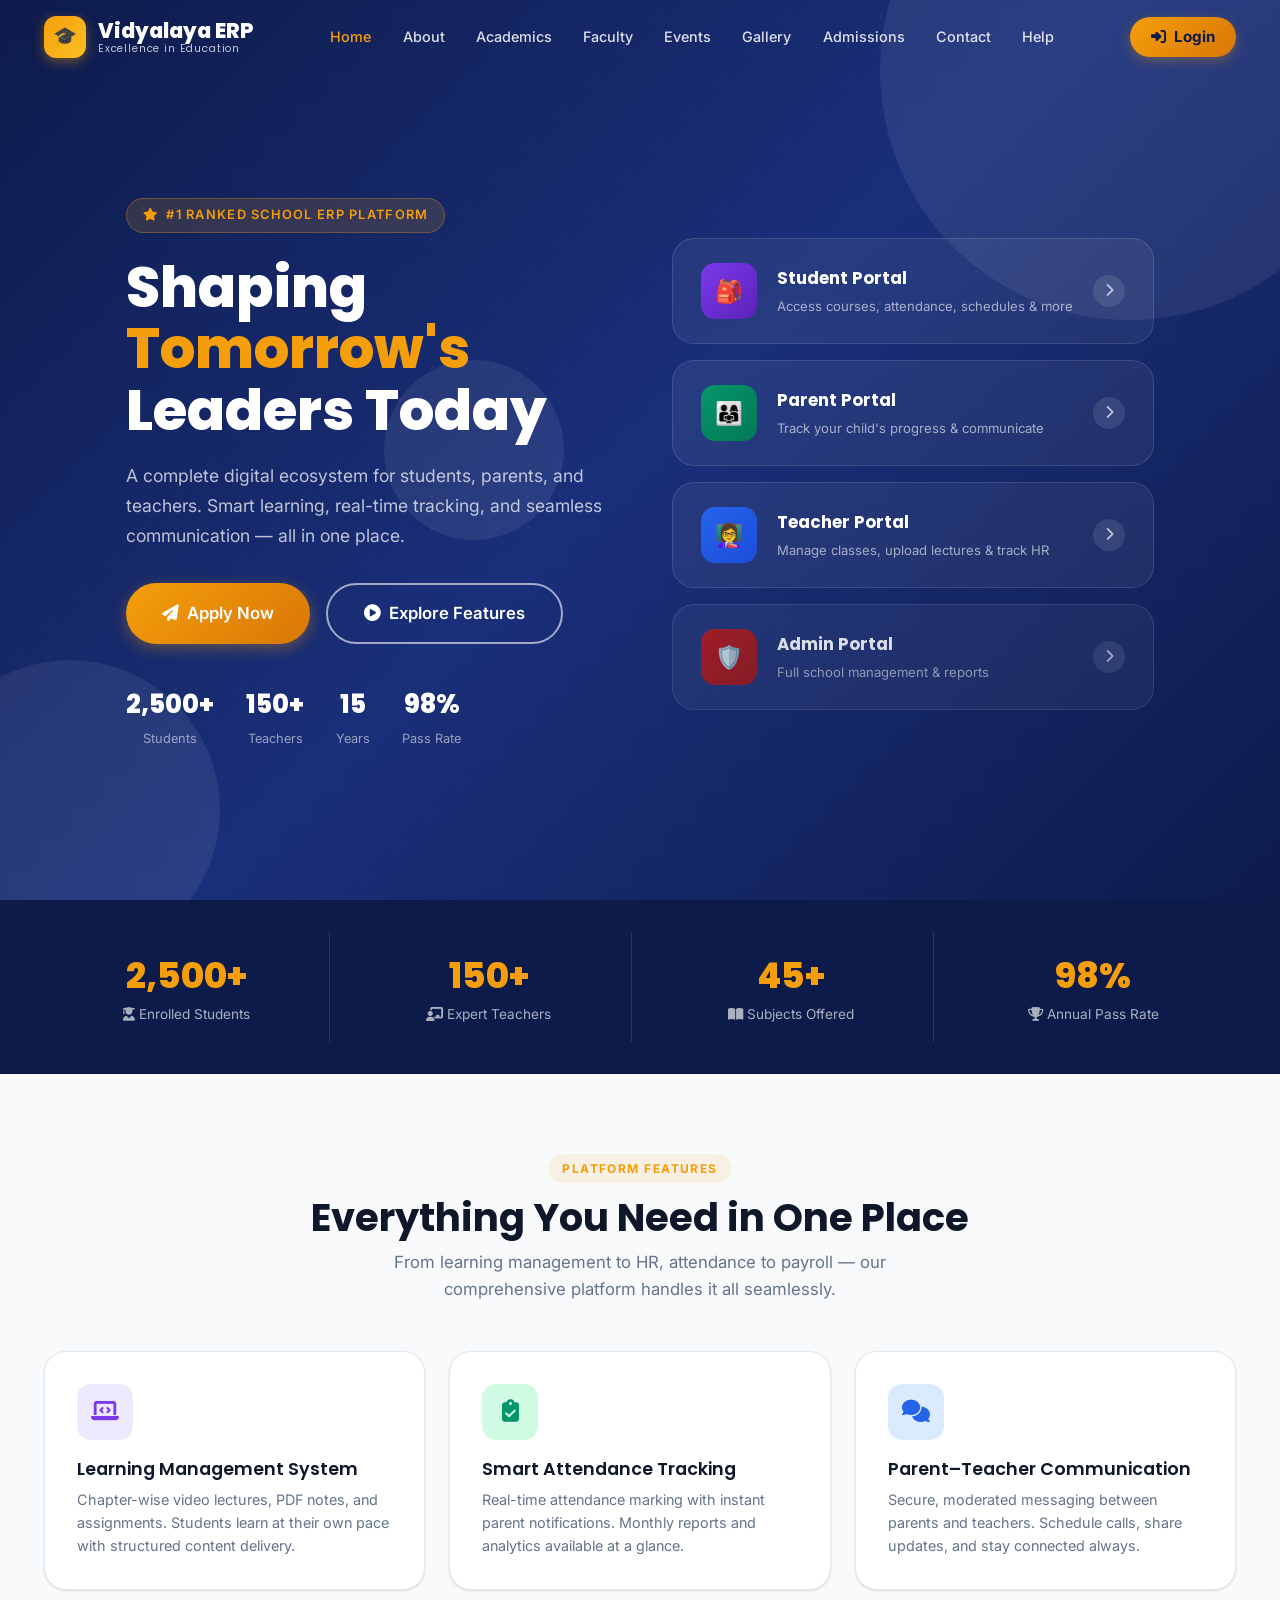
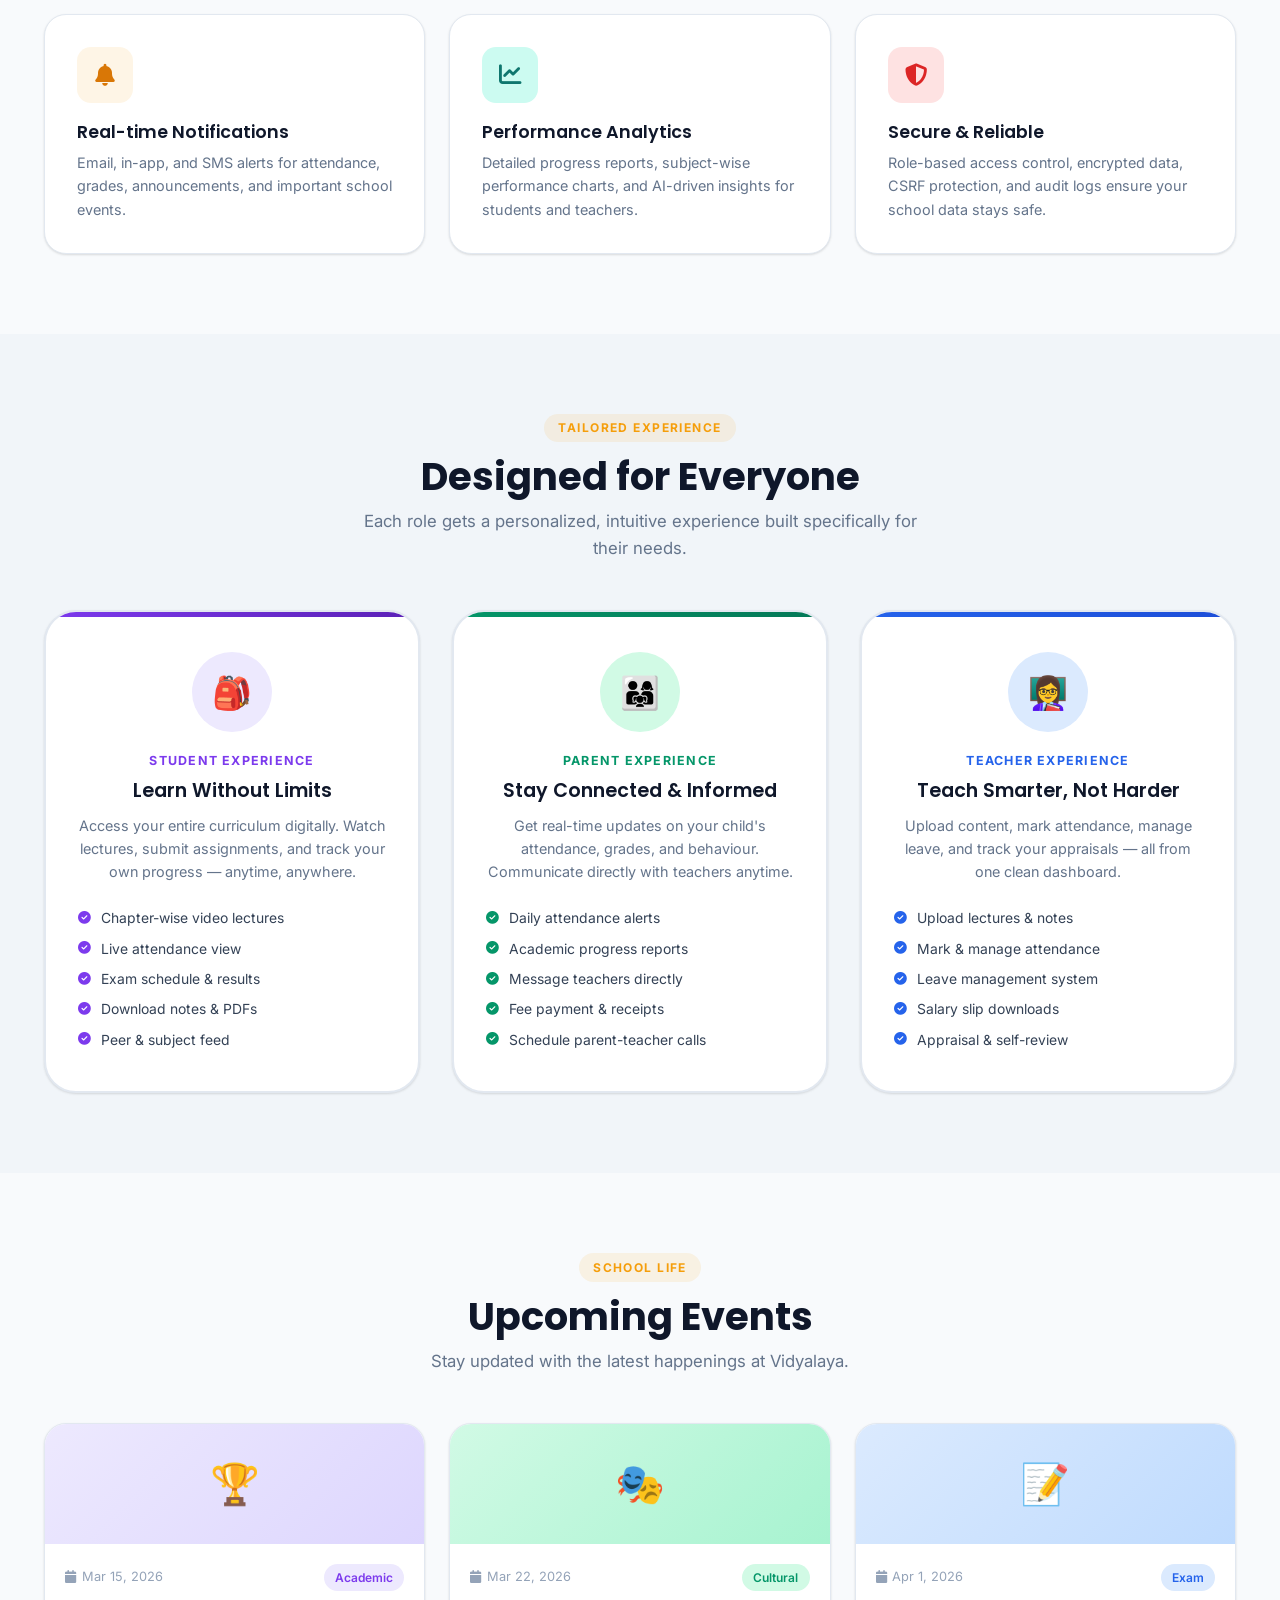
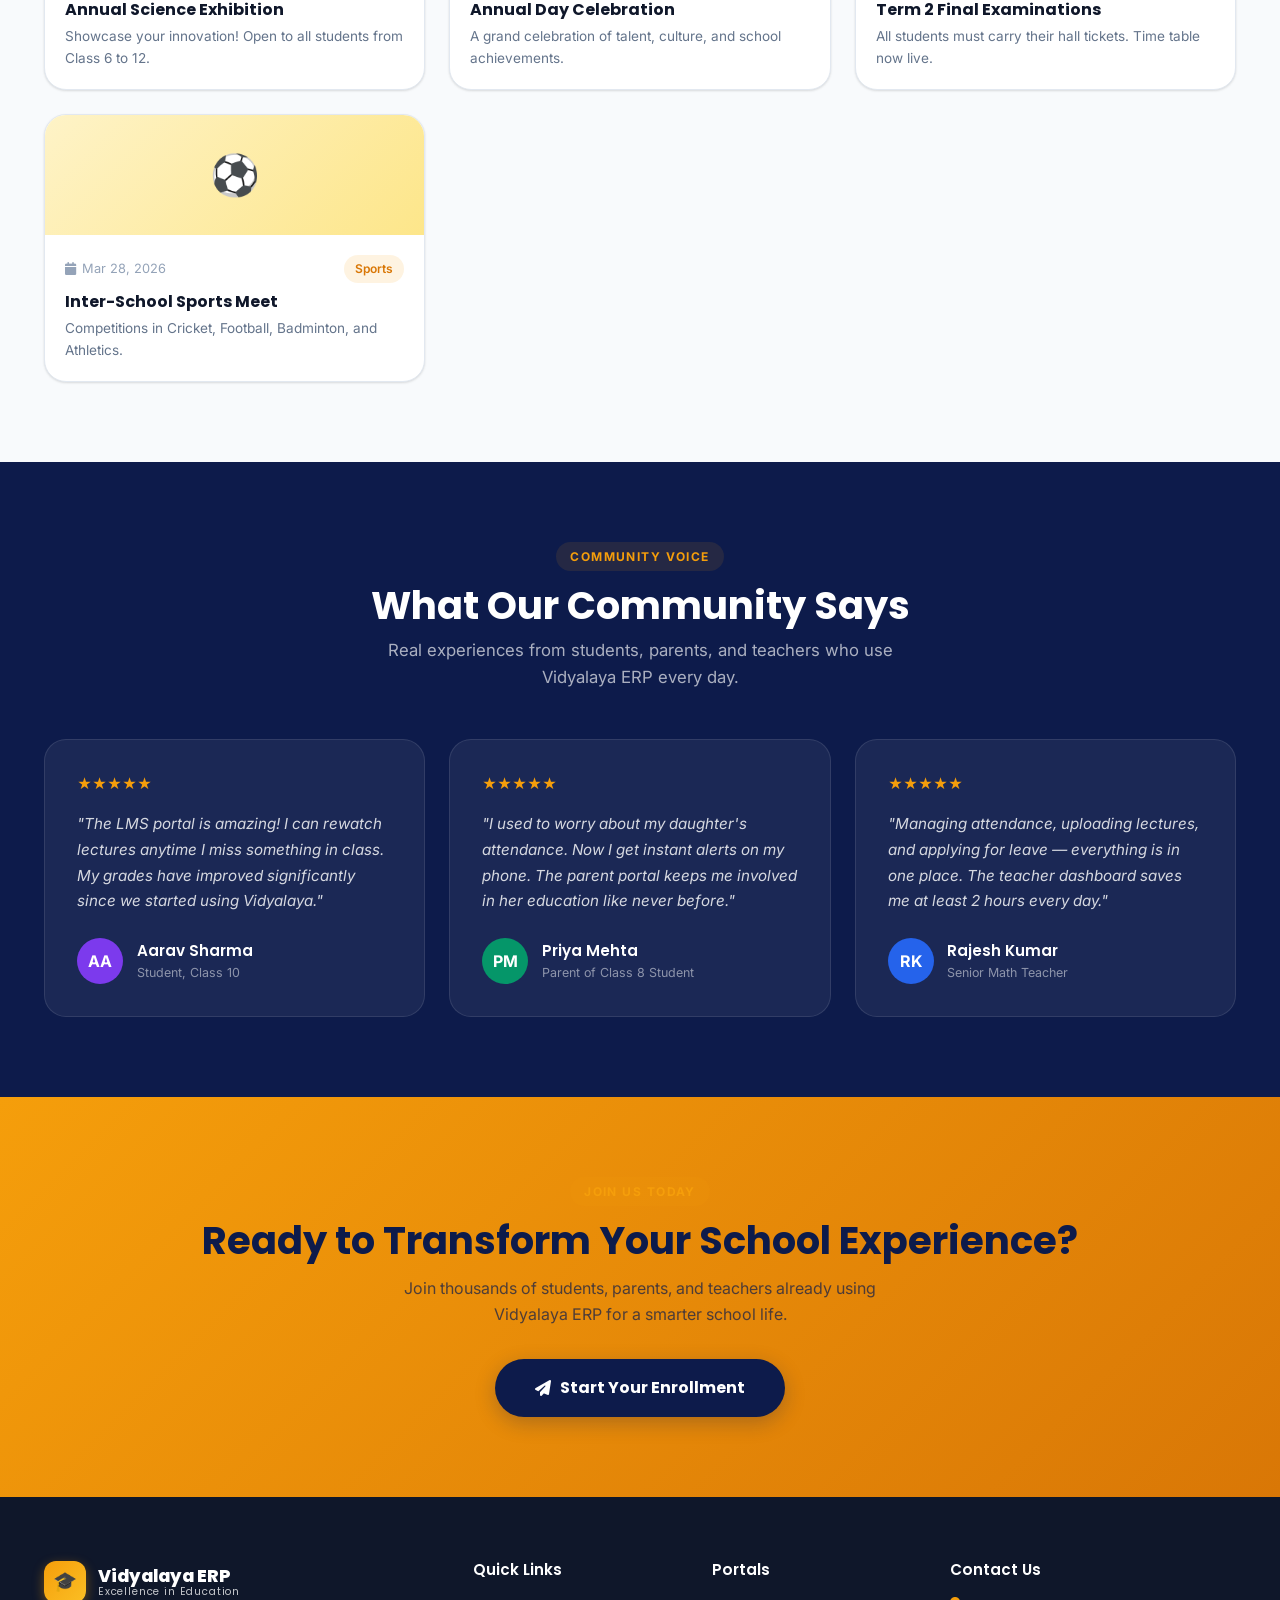
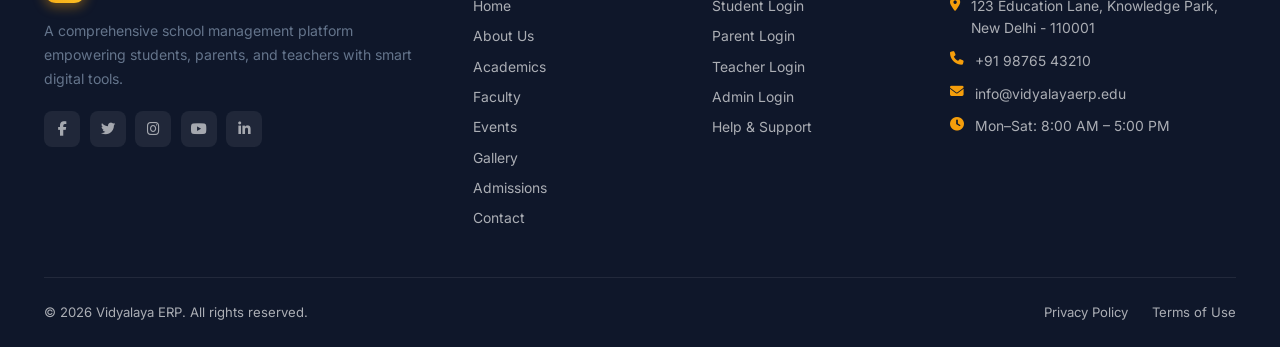
==== commit 74b8a0a8: "Added pages rest pages." ====
--- a/index.html
+++ b/index.html
@@ -27,11 +27,13 @@
       <ul class="nav-links" id="navLinks">
         <li><a href="index.html" class="active">Home</a></li>
         <li><a href="about.html">About</a></li>
-        <li><a href="#">Academics</a></li>
-        <li><a href="#">Faculty</a></li>
-        <li><a href="#">Events</a></li>
+        <li><a href="academics.html">Academics</a></li>
+        <li><a href="faculty.html">Faculty</a></li>
+        <li><a href="events.html">Events</a></li>
+        <li><a href="gallery.html">Gallery</a></li>
         <li><a href="admissions.html">Admissions</a></li>
-        <li><a href="#">Contact</a></li>
+        <li><a href="contact.html">Contact</a></li>
+        <li><a href="help.html">Help</a></li>
       </ul>
 
       <div class="nav-actions">
@@ -400,10 +402,12 @@
         <div class="footer-links">
           <a href="index.html">Home</a>
           <a href="about.html">About Us</a>
+          <a href="academics.html">Academics</a>
+          <a href="faculty.html">Faculty</a>
+          <a href="events.html">Events</a>
+          <a href="gallery.html">Gallery</a>
           <a href="admissions.html">Admissions</a>
-          <a href="#">Academic Calendar</a>
-          <a href="#">Events</a>
-          <a href="#">Gallery</a>
+          <a href="contact.html">Contact</a>
         </div>
       </div>
       <div class="footer-col">
@@ -413,7 +417,7 @@
           <a href="login.html">Parent Login</a>
           <a href="login.html">Teacher Login</a>
           <a href="login.html">Admin Login</a>
-          <a href="#">Help & Support</a>
+          <a href="help.html">Help &amp; Support</a>
         </div>
       </div>
       <div class="footer-col">
